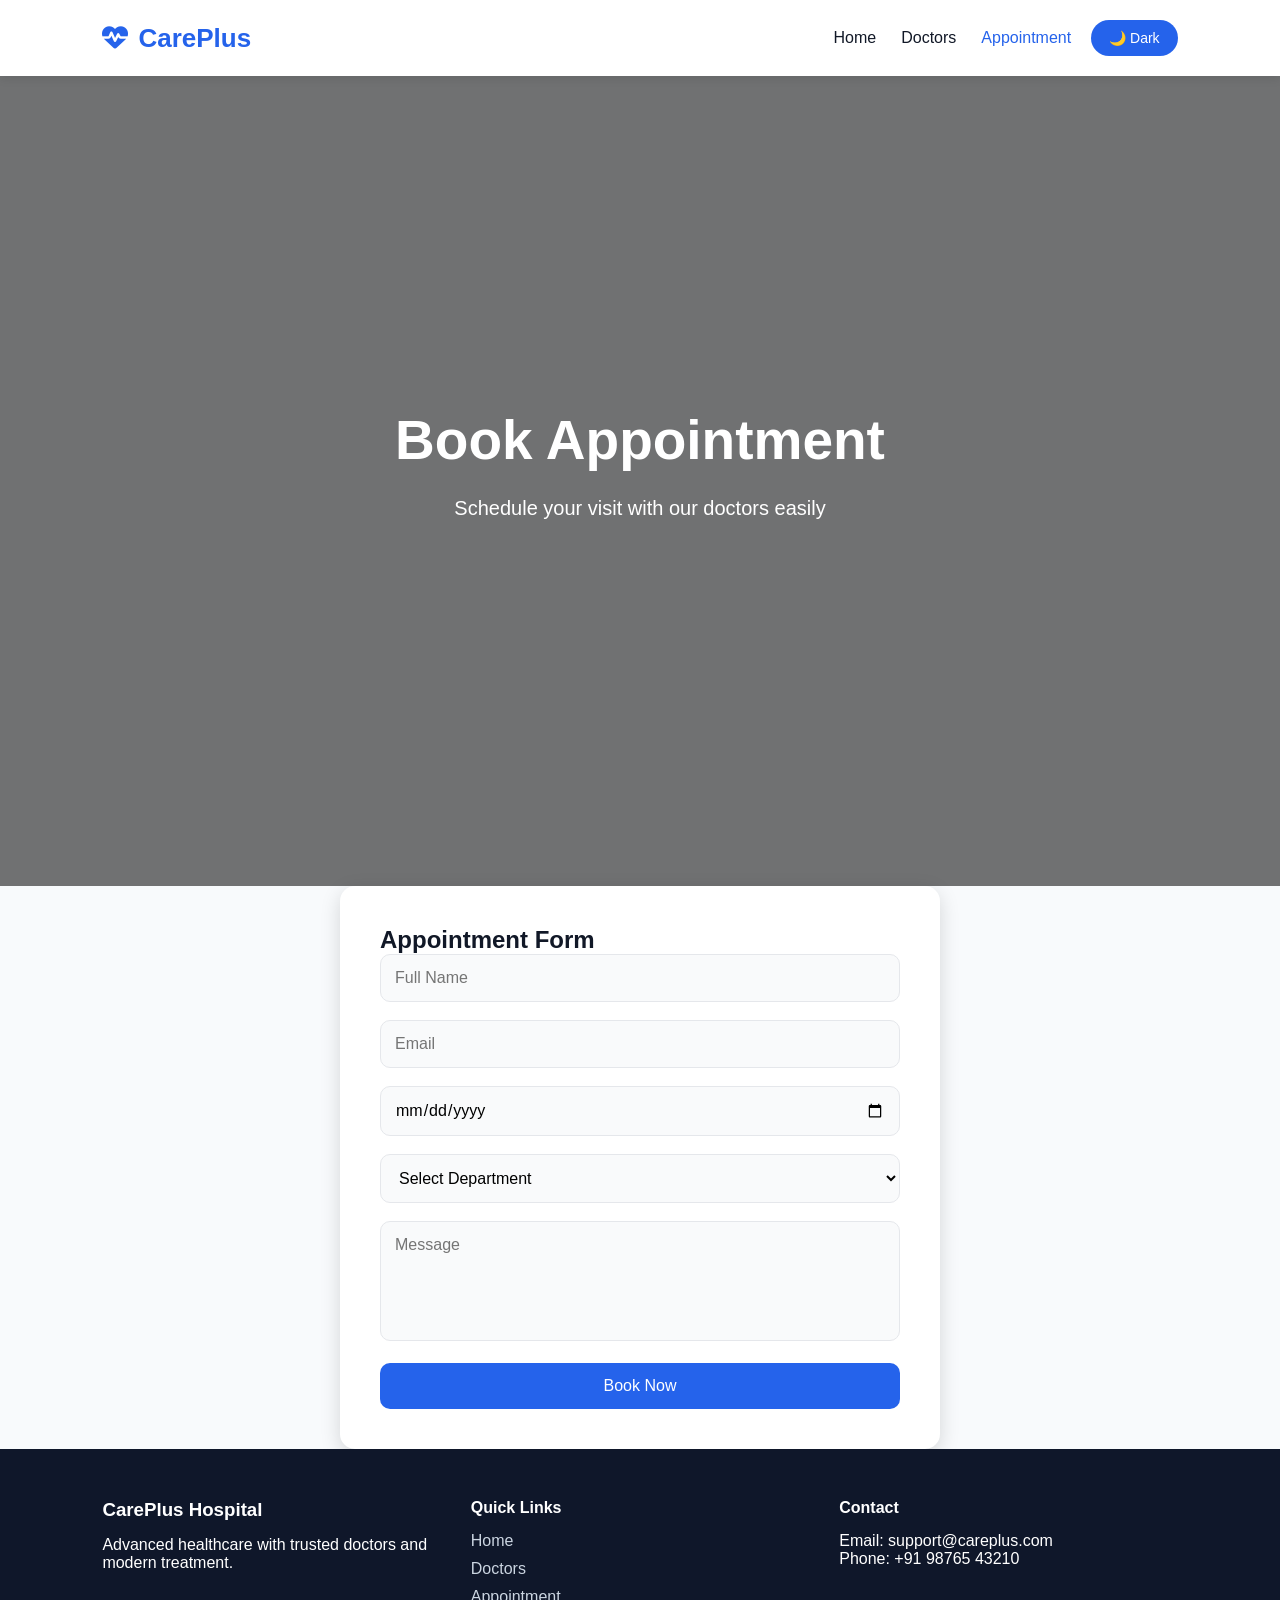
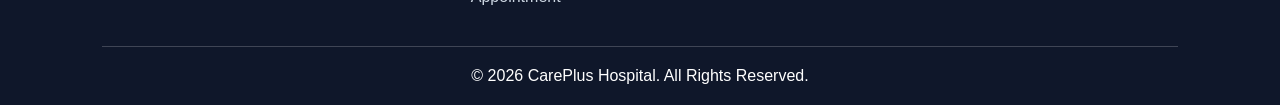
==== appointment.html @ 38e8717f "Hospital Management Website Project" ====
<!DOCTYPE html>
<html lang="en">

<head>

    <meta charset="UTF-8">
    <meta name="viewport" content="width=device-width, initial-scale=1.0">

    <title>Appointment - CarePlus Hospital</title>

    <link rel="stylesheet" href="css/style.css">

    <link rel="stylesheet"
        href="https://cdnjs.cloudflare.com/ajax/libs/font-awesome/6.5.1/css/all.min.css"/>

</head>

<body>

    <!-- NAVBAR -->

    <header class="navbar">

        <div class="logo">
            <i class="fa-solid fa-heart-pulse"></i>
            CarePlus
        </div>

        <button class="menu-toggle" id="menuToggle">
            <i class="fa-solid fa-bars"></i>
        </button>

        <nav class="nav-container" id="navContainer">

            <ul class="nav-links">

                <li><a href="index.html">Home</a></li>
                <li><a href="doctors.html">Doctors</a></li>
                <li><a href="appointment.html" class="active">Appointment</a></li>

            </ul>

            <button id="themeToggle" class="theme-btn">🌙 Dark</button>

        </nav>

    </header>

    <!-- HERO -->

    <section class="hero">

        <div class="hero-content">

            <h1>Book Appointment</h1>

            <p>Schedule your visit with our doctors easily</p>

        </div>

    </section>

    <!-- FORM -->

    <section class="contact-section">

        <div class="contact-container">

            <div class="booking-form">

                <h2>Appointment Form</h2>

                <form>

                    <div class="input-group">
                        <input type="text" placeholder="Full Name">
                    </div>

                    <div class="input-group">
                        <input type="email" placeholder="Email">
                    </div>

                    <div class="input-group">
                        <input type="date">
                    </div>

                    <div class="input-group">
                        <select>
                            <option>Select Department</option>
                            <option>Cardiology</option>
                            <option>Neurology</option>
                            <option>Pediatrics</option>
                        </select>
                    </div>

                    <div class="input-group">
                        <textarea placeholder="Message"></textarea>
                    </div>

                    <button class="submit-btn">Book Now</button>

                </form>

            </div>

        </div>

    </section>

   <!-- FOOTER -->

    <footer class="main-footer">

        <div class="footer-grid">

            <div>

                <h3>CarePlus Hospital</h3>

                <p>
                    Advanced healthcare with trusted doctors and modern treatment.
                </p>

            </div>

            <div>

                <h4>Quick Links</h4>

                <ul>

                    <li>
                        <a href="index.html">Home</a>
                    </li>

                    <li>
                        <a href="doctors.html">Doctors</a>
                    </li>

                    <li>
                        <a href="appointment.html">Appointment</a>
                    </li>

                </ul>

            </div>

            <div>

                <h4>Contact</h4>

                <p>Email: support@careplus.com</p>

                <p>Phone: +91 98765 43210</p>

            </div>

        </div>

        <div class="footer-bottom">

            <p>

                © 2026 CarePlus Hospital. All Rights Reserved.

            </p>

        </div>

    </footer>
     <!-- JS -->

    <script src="js/script.js"></script>

</body>

</html>
---- css/style.css ----
/* ROOT COLORS */

:root{

    --bg:#f8fafc;
    --card:#ffffff;
    --text:#111827;
    --primary:#2563eb;
    --dark:#111827;

}

/* DARK MODE */

[data-theme="dark"]{

    --bg:#111827;
    --card:#1f2937;
    --text:#f9fafb;

}

/* RESET */

*{
    margin:0;
    padding:0;
    box-sizing:border-box;
    font-family:Arial,sans-serif;
}

body{
    background:var(--bg);
    color:var(--text);
    transition:0.3s;
}

/* NAVBAR */

.navbar{
    display:flex;
    justify-content:space-between;
    align-items:center;
    padding:20px 8%;
    background:var(--card);
    position:sticky;
    top:0;
    z-index:100;
    box-shadow:0 2px 10px rgba(0,0,0,0.1);
}

.logo{
    font-size:26px;
    font-weight:bold;
    color:var(--primary);
    display:flex;
    align-items:center;
    gap:10px;
}

.nav-container{
    display:flex;
    align-items:center;
    gap:20px;
}

.nav-links{
    display:flex;
    list-style:none;
}

.nav-links li{
    margin-left:25px;
}

.nav-links a{
    text-decoration:none;
    color:var(--text);
    font-weight:500;
    transition:0.3s;
}

.nav-links a:hover{
    color:var(--primary);
}

.nav-links .active{
    color:var(--primary);
}

.theme-btn{
    border:none;
    padding:10px 18px;
    border-radius:30px;
    cursor:pointer;
    background:var(--primary);
    color:white;
    font-size:14px;
}

/* HERO */

.hero{
    height:90vh;

    background:
    linear-gradient(rgba(0,0,0,0.55),rgba(0,0,0,0.55)),
    url('https://images.unsplash.com/photo-1586773860418-d37222d8fce3?q=80&w=1600&auto=format&fit=crop');

    background-size:cover;
    background-position:center;
    background-repeat:no-repeat;

    display:flex;
    justify-content:center;
    align-items:center;
    text-align:center;

    color:white;
    padding:20px;
}

.hero-content{
    max-width:700px;
}

.hero-content h1{
    font-size:55px;
    margin-bottom:20px;
}

.hero-content p{
    font-size:20px;
    margin-bottom:30px;
    line-height:1.6;
}

.btn-primary{
    display:inline-block;
    background:var(--primary);
    color:white;
    text-decoration:none;
    padding:14px 30px;
    border-radius:8px;
    transition:0.3s;
}

.btn-primary:hover{
    opacity:0.9;
}

/* SERVICES */

.services-section{
    padding:70px 8%;
}

.services-section h2{
    text-align:center;
    margin-bottom:40px;
    font-size:36px;
}

.services-grid{
    display:grid;
    grid-template-columns:repeat(auto-fit,minmax(280px,1fr));
    gap:30px;
}

.service-card{
    background:var(--card);
    padding:40px 25px;
    border-radius:15px;
    text-align:center;
    box-shadow:0 4px 10px rgba(0,0,0,0.1);
    transition:0.3s;
}

.service-card:hover{
    transform:translateY(-8px);
}

.service-card i{
    font-size:45px;
    color:var(--primary);
    margin-bottom:20px;
}

.service-card h3{
    margin-bottom:15px;
}

/* DOCTORS */

.doctors-section{
    padding:70px 8%;
}

.doctors-section h2{
    text-align:center;
    margin-bottom:40px;
    font-size:36px;
}

.doctor-grid{
    display:grid;
    grid-template-columns:repeat(auto-fit,minmax(300px,1fr));
    gap:30px;
}

.doctor-card{
    background:var(--card);
    border-radius:15px;
    overflow:hidden;
    box-shadow:0 4px 10px rgba(0,0,0,0.1);
    transition:0.3s;
}

.doctor-card:hover{
    transform:translateY(-8px);
}

.doctor-img{
    width:100%;
    height:320px;
    object-fit:cover;
    object-position:center top;
}

.doctor-content{
    padding:25px;
    text-align:center;
}

.doctor-content h3{
    margin-bottom:10px;
}

.doctor-content p{
    color:var(--primary);
    margin-bottom:10px;
    font-weight:bold;
}

/* EMERGENCY */

.emergency-section{
    padding:80px 8%;

    background:
    linear-gradient(rgba(37,99,235,0.85),rgba(37,99,235,0.85)),
    url('https://images.unsplash.com/photo-1516549655169-df83a0774514?q=80&w=1600&auto=format&fit=crop');

    background-size:cover;
    background-position:center;

    text-align:center;
    color:white;
}

.emergency-content h2{
    font-size:40px;
    margin-bottom:20px;
}

.emergency-content p{
    margin-bottom:20px;
    font-size:18px;
}

.emergency-content h1{
    font-size:50px;
}

/* FOOTER */

.main-footer{
    background:#0f172a;
    color:white;
    padding:50px 8% 20px;
}

.footer-grid{
    display:grid;
    grid-template-columns:repeat(auto-fit,minmax(220px,1fr));
    gap:30px;
}

.footer-grid h3,
.footer-grid h4{
    margin-bottom:15px;
}

.footer-grid ul{
    list-style:none;
}

.footer-grid li{
    margin-bottom:10px;
}

.footer-grid a{
    text-decoration:none;
    color:#cbd5e1;
}

.footer-grid a:hover{
    color:white;
}

.footer-bottom{
    text-align:center;
    margin-top:30px;
    border-top:1px solid rgba(255,255,255,0.2);
    padding-top:20px;
}

/* MOBILE MENU */

.menu-toggle{
    display:none;
    background:none;
    border:none;
    font-size:24px;
    cursor:pointer;
    color:var(--text);
}

/* RESPONSIVE */

@media(max-width:768px){

    .menu-toggle{
        display:block;
    }

    .nav-container{
        display:none;
        flex-direction:column;
        position:absolute;
        top:80px;
        left:0;
        width:100%;
        background:var(--card);
        padding:20px;
        box-shadow:0 4px 10px rgba(0,0,0,0.1);
    }

    .nav-container.show{
        display:flex;
    }

    .nav-links{
        flex-direction:column;
        width:100%;
    }

    .nav-links li{
        margin:15px 0;
        text-align:center;
    }

    .hero-content h1{
        font-size:38px;
    }

    .hero-content p{
        font-size:16px;
    }

    .emergency-content h1{
        font-size:34px;
    }

}
.booking-form{
    background:var(--card);
    padding:40px;
    border-radius:15px;
    box-shadow:0 6px 20px rgba(0,0,0,0.15);
    max-width:600px;
    margin:auto;
}

.input-group{
    margin-bottom:18px;
}

.input-group input,
.input-group select,
.input-group textarea{
    width:100%;
    padding:14px;
    border:1px solid #e5e7eb;
    border-radius:10px;
    font-size:16px;
    outline:none;
    background:#f9fafb;
}

.input-group textarea{
    height:120px;
    resize:none;
}

.submit-btn{
    width:100%;
    background:var(--primary);
    color:white;
    padding:14px;
    border:none;
    border-radius:10px;
    font-size:16px;
    cursor:pointer;
}

.submit-btn:hover{
    opacity:0.9;
}
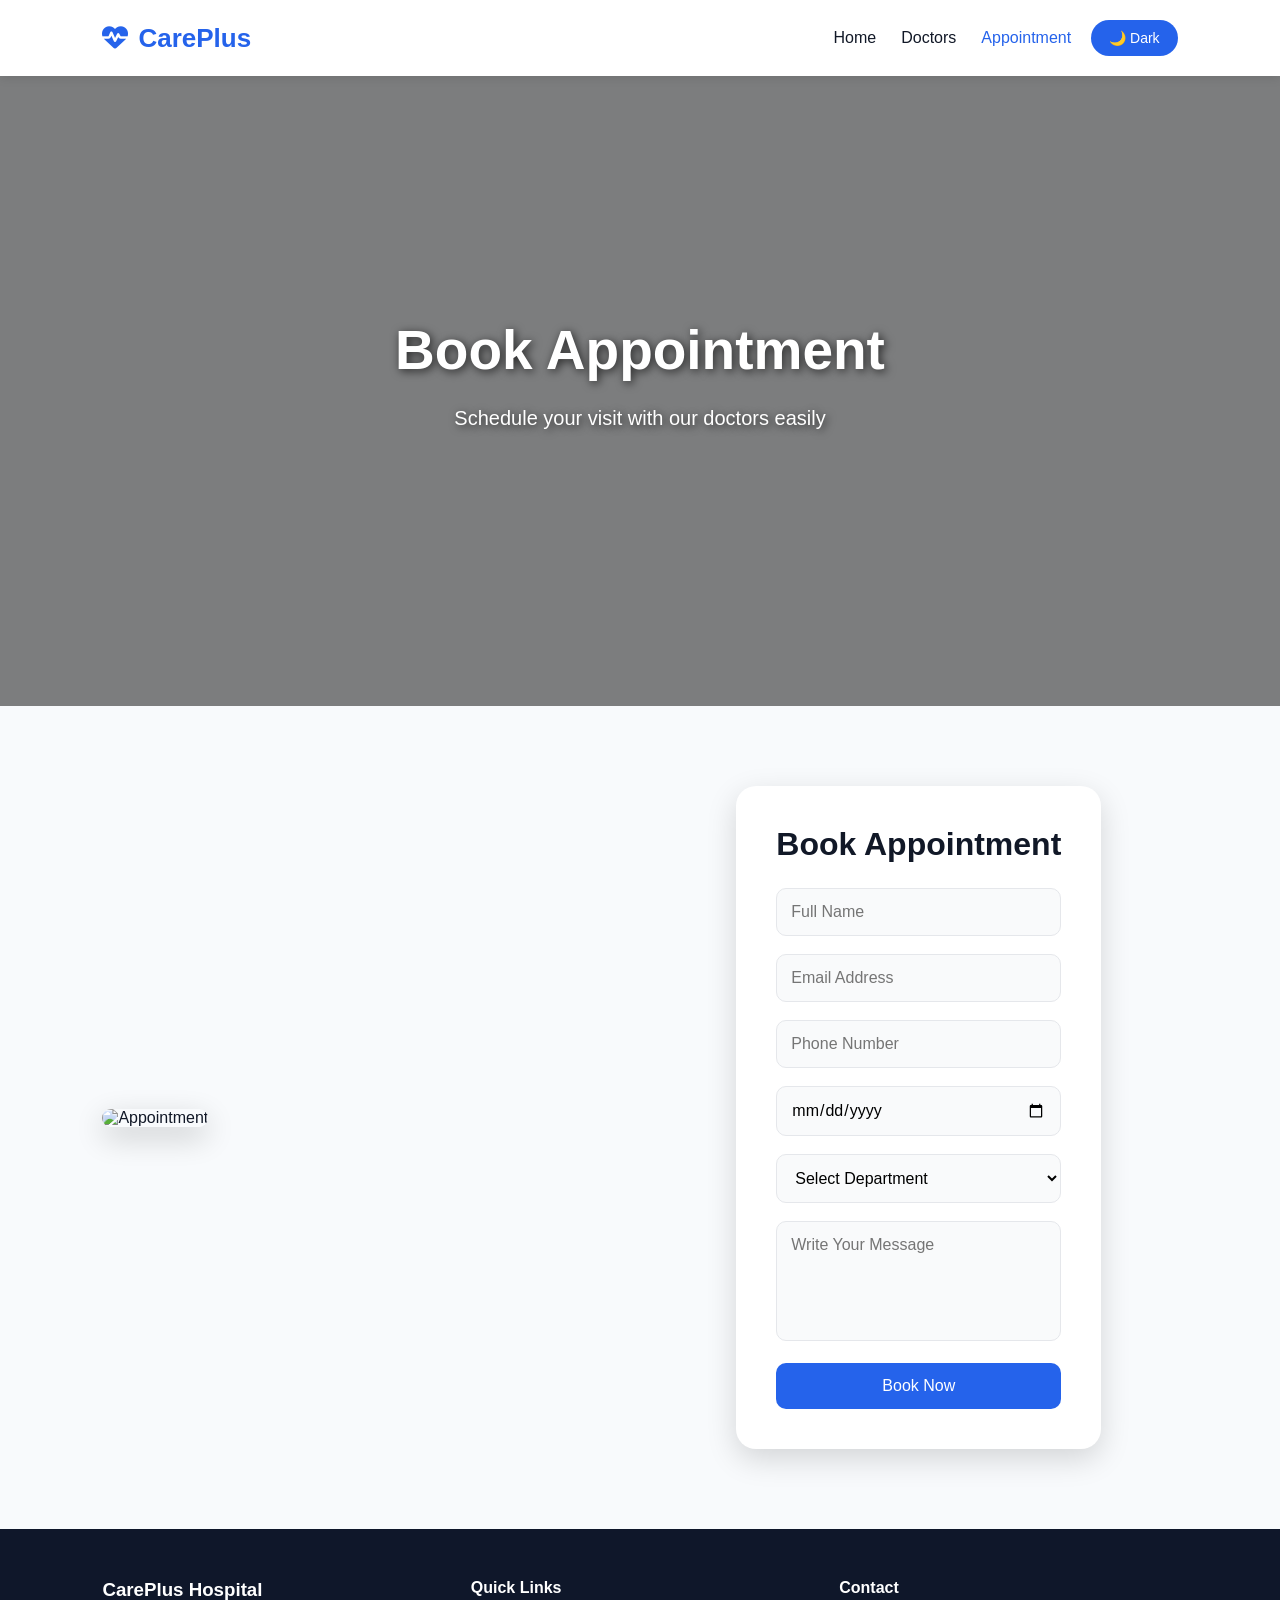
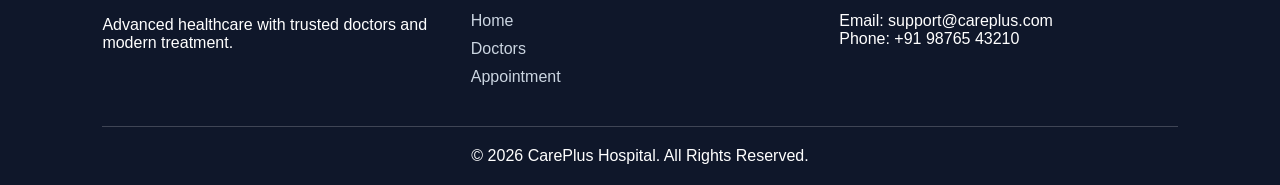
==== commit d08906e0: "Day 2 project completed with appointment page UI update" ====
--- a/appointment.html
+++ b/appointment.html
@@ -4,6 +4,7 @@
 <head>
 
     <meta charset="UTF-8">
+
     <meta name="viewport" content="width=device-width, initial-scale=1.0">
 
     <title>Appointment - CarePlus Hospital</title>
@@ -11,7 +12,7 @@
     <link rel="stylesheet" href="css/style.css">
 
     <link rel="stylesheet"
-        href="https://cdnjs.cloudflare.com/ajax/libs/font-awesome/6.5.1/css/all.min.css"/>
+    href="https://cdnjs.cloudflare.com/ajax/libs/font-awesome/6.5.1/css/all.min.css"/>
 
 </head>
 
@@ -22,82 +23,221 @@
     <header class="navbar">
 
         <div class="logo">
+
             <i class="fa-solid fa-heart-pulse"></i>
+
             CarePlus
-        </div>
+
+        </div>
+
+        <!-- MOBILE MENU BUTTON -->
 
         <button class="menu-toggle" id="menuToggle">
+
             <i class="fa-solid fa-bars"></i>
+
         </button>
 
         <nav class="nav-container" id="navContainer">
 
             <ul class="nav-links">
 
-                <li><a href="index.html">Home</a></li>
-                <li><a href="doctors.html">Doctors</a></li>
-                <li><a href="appointment.html" class="active">Appointment</a></li>
+                <li>
+                    <a href="index.html">
+
+                        Home
+
+                    </a>
+                </li>
+
+                <li>
+                    <a href="doctors.html">
+
+                        Doctors
+
+                    </a>
+                </li>
+
+                <li>
+                    <a href="appointment.html" class="active">
+
+                        Appointment
+
+                    </a>
+                </li>
 
             </ul>
 
-            <button id="themeToggle" class="theme-btn">🌙 Dark</button>
+            <!-- DARK MODE BUTTON -->
+
+            <button id="themeToggle" class="theme-btn">
+
+                🌙 Dark
+
+            </button>
 
         </nav>
 
     </header>
 
-    <!-- HERO -->
-
-    <section class="hero">
+    <!-- HERO SECTION -->
+
+    <section class="hero appointment-hero">
 
         <div class="hero-content">
 
-            <h1>Book Appointment</h1>
-
-            <p>Schedule your visit with our doctors easily</p>
+            <h1>
+
+                Book Appointment
+
+            </h1>
+
+            <p>
+
+                Schedule your visit with our doctors easily
+
+            </p>
 
         </div>
 
     </section>
 
-    <!-- FORM -->
+    <!-- APPOINTMENT SECTION -->
 
     <section class="contact-section">
 
-        <div class="contact-container">
+        <div class="appointment-wrapper">
+
+            <!-- LEFT IMAGE -->
+
+            <div class="appointment-image">
+
+                <img
+                src="https://images.unsplash.com/photo-1584515933487-779824d29309?q=80&w=1200&auto=format&fit=crop"
+                alt="Appointment">
+
+            </div>
+
+            <!-- RIGHT FORM -->
 
             <div class="booking-form">
 
-                <h2>Appointment Form</h2>
+                <h2>
+
+                    Book Appointment
+
+                </h2>
 
                 <form>
 
-                    <div class="input-group">
-                        <input type="text" placeholder="Full Name">
-                    </div>
-
-                    <div class="input-group">
-                        <input type="email" placeholder="Email">
-                    </div>
-
-                    <div class="input-group">
-                        <input type="date">
-                    </div>
-
-                    <div class="input-group">
-                        <select>
-                            <option>Select Department</option>
-                            <option>Cardiology</option>
-                            <option>Neurology</option>
-                            <option>Pediatrics</option>
+                    <!-- FULL NAME -->
+
+                    <div class="input-group">
+
+                        <input
+                        type="text"
+                        placeholder="Full Name"
+                        required>
+
+                    </div>
+
+                    <!-- EMAIL -->
+
+                    <div class="input-group">
+
+                        <input
+                        type="email"
+                        placeholder="Email Address"
+                        required>
+
+                    </div>
+
+                    <!-- PHONE -->
+
+                    <div class="input-group">
+
+                        <input
+                        type="tel"
+                        placeholder="Phone Number"
+                        required>
+
+                    </div>
+
+                    <!-- DATE -->
+
+                    <div class="input-group">
+
+                        <input
+                        type="date"
+                        required>
+
+                    </div>
+
+                    <!-- DEPARTMENT -->
+
+                    <div class="input-group">
+
+                        <select required>
+
+                            <option value="">
+
+                                Select Department
+
+                            </option>
+
+                            <option>
+
+                                Cardiology
+
+                            </option>
+
+                            <option>
+
+                                Neurology
+
+                            </option>
+
+                            <option>
+
+                                Pediatrics
+
+                            </option>
+
+                            <option>
+
+                                Orthopedic
+
+                            </option>
+
+                            <option>
+
+                                Dermatology
+
+                            </option>
+
                         </select>
-                    </div>
-
-                    <div class="input-group">
-                        <textarea placeholder="Message"></textarea>
-                    </div>
-
-                    <button class="submit-btn">Book Now</button>
+
+                    </div>
+
+                    <!-- MESSAGE -->
+
+                    <div class="input-group">
+
+                        <textarea
+                        placeholder="Write Your Message"
+                        required></textarea>
+
+                    </div>
+
+                    <!-- BUTTON -->
+
+                    <button
+                    type="submit"
+                    class="submit-btn">
+
+                        Book Now
+
+                    </button>
 
                 </form>
 
@@ -107,55 +247,97 @@
 
     </section>
 
-   <!-- FOOTER -->
+    <!-- FOOTER -->
 
     <footer class="main-footer">
 
         <div class="footer-grid">
 
+            <!-- ABOUT -->
+
             <div>
 
-                <h3>CarePlus Hospital</h3>
+                <h3>
+
+                    CarePlus Hospital
+
+                </h3>
 
                 <p>
+
                     Advanced healthcare with trusted doctors and modern treatment.
+
                 </p>
 
             </div>
 
+            <!-- QUICK LINKS -->
+
             <div>
 
-                <h4>Quick Links</h4>
+                <h4>
+
+                    Quick Links
+
+                </h4>
 
                 <ul>
 
                     <li>
-                        <a href="index.html">Home</a>
+                        <a href="index.html">
+
+                            Home
+
+                        </a>
                     </li>
 
                     <li>
-                        <a href="doctors.html">Doctors</a>
+                        <a href="doctors.html">
+
+                            Doctors
+
+                        </a>
                     </li>
 
                     <li>
-                        <a href="appointment.html">Appointment</a>
+                        <a href="appointment.html">
+
+                            Appointment
+
+                        </a>
                     </li>
 
                 </ul>
 
             </div>
 
+            <!-- CONTACT -->
+
             <div>
 
-                <h4>Contact</h4>
-
-                <p>Email: support@careplus.com</p>
-
-                <p>Phone: +91 98765 43210</p>
-
-            </div>
-
-        </div>
+                <h4>
+
+                    Contact
+
+                </h4>
+
+                <p>
+
+                    Email: support@careplus.com
+
+                </p>
+
+                <p>
+
+                    Phone: +91 98765 43210
+
+                </p>
+
+            </div>
+
+        </div>
+
+        <!-- COPYRIGHT -->
 
         <div class="footer-bottom">
 
@@ -168,7 +350,8 @@
         </div>
 
     </footer>
-     <!-- JS -->
+
+    <!-- JS FILE -->
 
     <script src="js/script.js"></script>
 
--- a/css/style.css
+++ b/css/style.css
@@ -1,3 +1,6 @@
+html{
+    scroll-behavior:smooth;
+}
 /* ROOT COLORS */
 
 :root{
@@ -98,26 +101,28 @@
     font-size:14px;
 }
 
-/* HERO */
+/* HERO COMMON */
 
 .hero{
     height:90vh;
-
+    display:flex;
+    justify-content:center;
+    align-items:center;
+    text-align:center;
+    color:white;
+    padding:20px;
+
+    background-size:cover;
+    background-position:center;
+    background-repeat:no-repeat;
+}
+
+/* HOME HERO */
+
+.hero{
     background:
     linear-gradient(rgba(0,0,0,0.55),rgba(0,0,0,0.55)),
     url('https://images.unsplash.com/photo-1586773860418-d37222d8fce3?q=80&w=1600&auto=format&fit=crop');
-
-    background-size:cover;
-    background-position:center;
-    background-repeat:no-repeat;
-
-    display:flex;
-    justify-content:center;
-    align-items:center;
-    text-align:center;
-
-    color:white;
-    padding:20px;
 }
 
 .hero-content{
@@ -127,12 +132,15 @@
 .hero-content h1{
     font-size:55px;
     margin-bottom:20px;
+    font-weight:bold;
+    text-shadow:2px 2px 10px rgba(0,0,0,0.7);
 }
 
 .hero-content p{
     font-size:20px;
     margin-bottom:30px;
     line-height:1.6;
+    text-shadow:2px 2px 8px rgba(0,0,0,0.7);
 }
 
 .btn-primary{
@@ -226,7 +234,13 @@
     object-fit:cover;
     object-position:center top;
 }
-
+.doctor-img{
+    transition:0.3s;
+}
+
+.doctor-card:hover .doctor-img{
+    transform:scale(1.05);
+}
 .doctor-content{
     padding:25px;
     text-align:center;
@@ -272,6 +286,94 @@
     font-size:50px;
 }
 
+/* APPOINTMENT FORM */
+
+.contact-section{
+    padding:70px 8%;
+}
+
+.booking-form{
+    background:var(--card);
+    padding:40px;
+    border-radius:15px;
+    box-shadow:0 6px 20px rgba(0,0,0,0.15);
+    max-width:600px;
+    margin:auto;
+}
+
+.booking-form h2{
+    text-align:center;
+    margin-bottom:25px;
+}
+
+.input-group{
+    margin-bottom:18px;
+}
+
+.input-group input,
+.input-group select,
+.input-group textarea{
+    width:100%;
+    padding:14px;
+    border:1px solid #e5e7eb;
+    border-radius:10px;
+    font-size:16px;
+    outline:none;
+    background:#f9fafb;
+}
+
+.input-group textarea{
+    height:120px;
+    resize:none;
+}
+
+.submit-btn{
+    width:100%;
+    background:var(--primary);
+    color:white;
+    padding:14px;
+    border:none;
+    border-radius:10px;
+    font-size:16px;
+    cursor:pointer;
+    transition:0.3s;
+}
+
+.submit-btn:hover{
+    opacity:0.9;
+}
+
+/* DOCTORS HERO */
+
+/* DOCTORS HERO */
+
+.doctors-hero{
+    height:70vh;
+
+    background:
+    linear-gradient(rgba(0,0,0,0.7),rgba(0,0,0,0.7)),
+    url('https://images.unsplash.com/photo-1519494026892-80bbd2d6fd0d?q=80&w=1600&auto=format&fit=crop');
+
+    background-size:cover;
+    background-position:center;
+    background-repeat:no-repeat;
+}
+
+/* APPOINTMENT HERO */
+
+/* APPOINTMENT HERO */
+
+.appointment-hero{
+    height:70vh;
+
+    background:
+    linear-gradient(rgba(0,0,0,0.5),rgba(0,0,0,0.5)),
+    url('https://images.unsplash.com/photo-1584515933487-779824d29309?q=80&w=1600&auto=format&fit=crop');
+
+    background-size:cover;
+    background-position:center;
+    background-repeat:no-repeat;
+}
 /* FOOTER */
 
 .main-footer{
@@ -372,48 +474,57 @@
         font-size:34px;
     }
 
-}
+    .booking-form{
+        padding:25px;
+    }
+}
+
+/* BUTTON HOVER */
+
+.btn-primary:hover,
+.submit-btn:hover,
+.theme-btn:hover{
+    transform:scale(1.05);
+    transition:0.3s;
+}
+/* PROFESSIONAL APPOINTMENT SECTION */
+
+.contact-section{
+    padding:80px 8%;
+}
+
+.appointment-wrapper{
+    display:grid;
+    grid-template-columns:1fr 1fr;
+    gap:40px;
+    align-items:center;
+}
+
+.appointment-image img{
+    width:100%;
+    height:100%;
+    object-fit:cover;
+    border-radius:20px;
+    box-shadow:0 10px 30px rgba(0,0,0,0.2);
+}
+
 .booking-form{
     background:var(--card);
     padding:40px;
-    border-radius:15px;
-    box-shadow:0 6px 20px rgba(0,0,0,0.15);
-    max-width:600px;
-    margin:auto;
-}
-
-.input-group{
-    margin-bottom:18px;
-}
-
-.input-group input,
-.input-group select,
-.input-group textarea{
-    width:100%;
-    padding:14px;
-    border:1px solid #e5e7eb;
-    border-radius:10px;
-    font-size:16px;
-    outline:none;
-    background:#f9fafb;
-}
-
-.input-group textarea{
-    height:120px;
-    resize:none;
-}
-
-.submit-btn{
-    width:100%;
-    background:var(--primary);
-    color:white;
-    padding:14px;
-    border:none;
-    border-radius:10px;
-    font-size:16px;
-    cursor:pointer;
-}
-
-.submit-btn:hover{
-    opacity:0.9;
+    border-radius:20px;
+    box-shadow:0 10px 30px rgba(0,0,0,0.15);
+}
+
+.booking-form h2{
+    text-align:center;
+    margin-bottom:25px;
+    font-size:32px;
+}
+
+@media(max-width:768px){
+
+    .appointment-wrapper{
+        grid-template-columns:1fr;
+    }
+
 }
